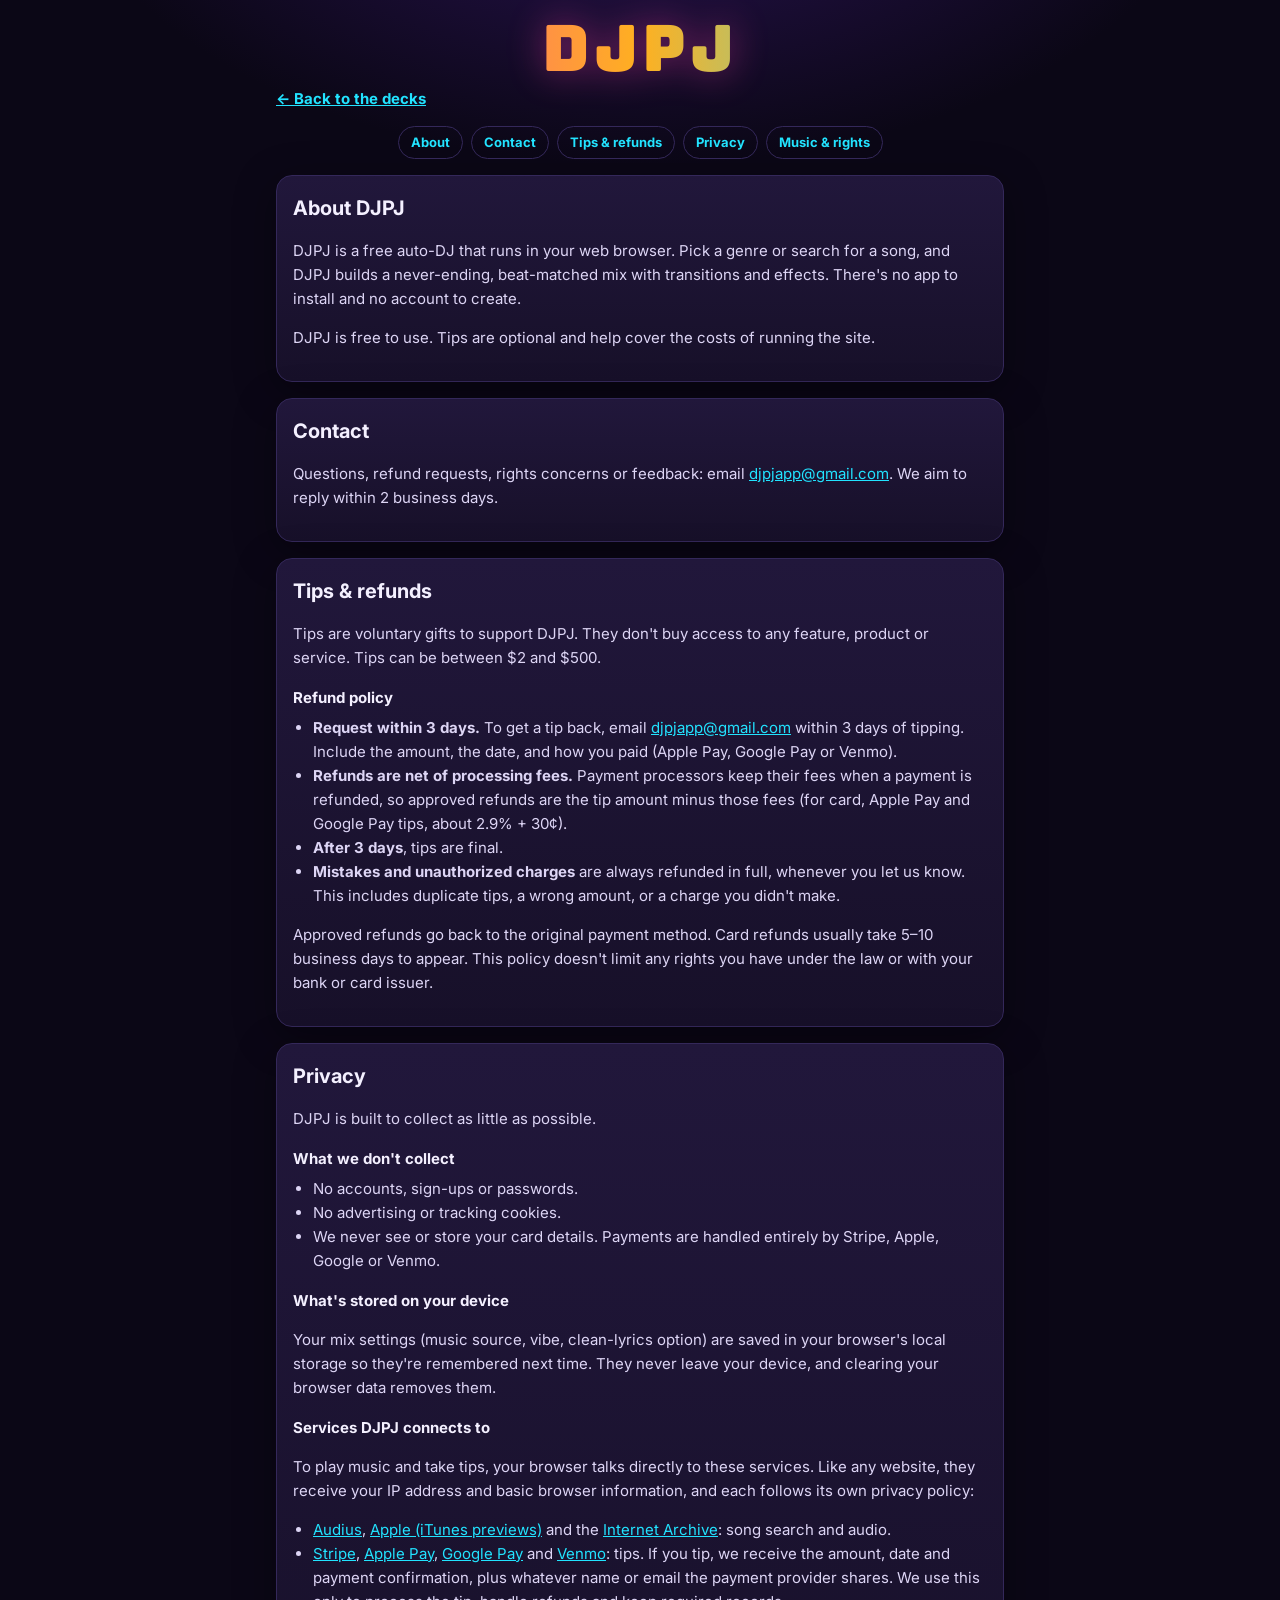
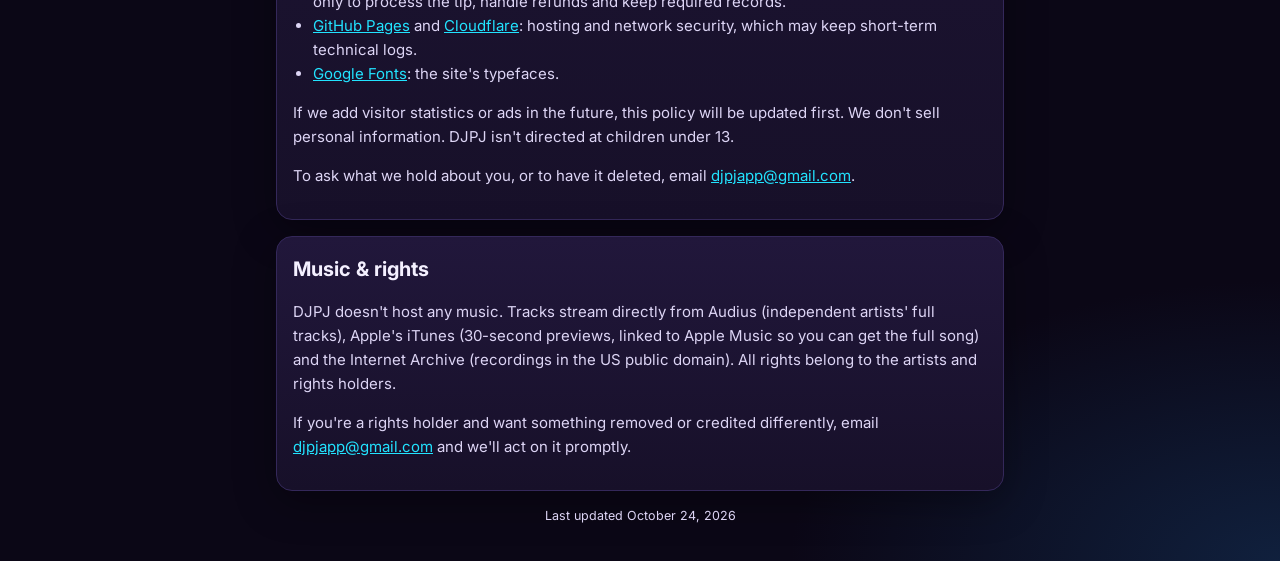
==== about.html @ e2a64477 "About / Contact / Privacy / Refunds page, refund note in tip pop-up, $2 minimum Co-Authored-By: Clau" ====
<!doctype html>
<html lang="en">
<head>
  <meta charset="utf-8">
  <meta name="viewport" content="width=device-width, initial-scale=1, viewport-fit=cover">
  <title>About DJPJ · Contact, Privacy &amp; Refunds</title>
  <meta name="description" content="About DJPJ, how to reach us, what we collect, and the tip refund policy.">
  <meta name="theme-color" content="#0b0716">
  <link rel="icon" href="favicon.svg" type="image/svg+xml">
  <link rel="preconnect" href="https://fonts.googleapis.com">
  <link rel="preconnect" href="https://fonts.gstatic.com" crossorigin>
  <link href="https://fonts.googleapis.com/css2?family=Bungee&family=Inter:wght@400;600;800&display=swap" rel="stylesheet">
  <link rel="stylesheet" href="css/styles.css">
  <style>
    .doc { max-width: 760px; margin: 0 auto; display: block; }
    .doc .logo { font-size: clamp(40px, 10vw, 64px); text-align: center; }
    .doc .back { display: inline-block; margin: 8px 0 16px; font-weight: 700; }
    .doc .panel { margin-bottom: 16px; line-height: 1.6; }
    .doc h2 { margin: 0 0 8px; font-size: 20px; }
    .doc h3 { margin: 16px 0 6px; font-size: 15px; }
    .doc p, .doc li { color: #ddd5f5; }
    .doc ul { padding-left: 20px; margin: 6px 0; }
    .doc .updated { text-align: center; }
    .doc nav.toc { display: flex; flex-wrap: wrap; gap: 8px; justify-content: center; margin-bottom: 16px; }
    .doc nav.toc a { padding: 6px 12px; border-radius: 99px; border: 1px solid var(--line); text-decoration: none; font-weight: 700; font-size: 13px; }
  </style>
</head>
<body>
  <div class="app doc">
    <h1 class="logo">DJPJ</h1>
    <a class="back" href="./">← Back to the decks</a>
    <nav class="toc" aria-label="On this page">
      <a href="#about">About</a><a href="#contact">Contact</a><a href="#refunds">Tips &amp; refunds</a>
      <a href="#privacy">Privacy</a><a href="#music">Music &amp; rights</a>
    </nav>

    <section id="about" class="panel">
      <h2>About DJPJ</h2>
      <p>DJPJ is a free auto-DJ that runs in your web browser. Pick a genre or search for a song, and DJPJ builds
        a never-ending, beat-matched mix with transitions and effects. There's no app to install and no account to create.</p>
      <p>DJPJ is free to use. Tips are optional and help cover the costs of running the site.</p>
    </section>

    <section id="contact" class="panel">
      <h2>Contact</h2>
      <p>Questions, refund requests, rights concerns or feedback: email
        <a href="mailto:djpjapp@gmail.com">djpjapp@gmail.com</a>. We aim to reply within 2 business days.</p>
    </section>

    <section id="refunds" class="panel">
      <h2>Tips &amp; refunds</h2>
      <p>Tips are voluntary gifts to support DJPJ. They don't buy access to any feature, product or service.
        Tips can be between $2 and $500.</p>
      <h3>Refund policy</h3>
      <ul>
        <li><strong>Request within 3 days.</strong> To get a tip back, email <a href="mailto:djpjapp@gmail.com">djpjapp@gmail.com</a>
          within 3 days of tipping. Include the amount, the date, and how you paid (Apple Pay, Google Pay or Venmo).</li>
        <li><strong>Refunds are net of processing fees.</strong> Payment processors keep their fees when a payment is refunded,
          so approved refunds are the tip amount minus those fees (for card, Apple Pay and Google Pay tips, about 2.9% + 30¢).</li>
        <li><strong>After 3 days</strong>, tips are final.</li>
        <li><strong>Mistakes and unauthorized charges</strong> are always refunded in full, whenever you let us know.
          This includes duplicate tips, a wrong amount, or a charge you didn't make.</li>
      </ul>
      <p>Approved refunds go back to the original payment method. Card refunds usually take 5–10 business days to appear.
        This policy doesn't limit any rights you have under the law or with your bank or card issuer.</p>
    </section>

    <section id="privacy" class="panel">
      <h2>Privacy</h2>
      <p>DJPJ is built to collect as little as possible.</p>
      <h3>What we don't collect</h3>
      <ul>
        <li>No accounts, sign-ups or passwords.</li>
        <li>No advertising or tracking cookies.</li>
        <li>We never see or store your card details. Payments are handled entirely by Stripe, Apple, Google or Venmo.</li>
      </ul>
      <h3>What's stored on your device</h3>
      <p>Your mix settings (music source, vibe, clean-lyrics option) are saved in your browser's local storage so they're
        remembered next time. They never leave your device, and clearing your browser data removes them.</p>
      <h3>Services DJPJ connects to</h3>
      <p>To play music and take tips, your browser talks directly to these services. Like any website, they receive your
        IP address and basic browser information, and each follows its own privacy policy:</p>
      <ul>
        <li><a href="https://audius.co/legal/privacy-policy" target="_blank" rel="noopener">Audius</a>,
          <a href="https://www.apple.com/legal/privacy/" target="_blank" rel="noopener">Apple (iTunes previews)</a> and the
          <a href="https://archive.org/about/terms.php" target="_blank" rel="noopener">Internet Archive</a>: song search and audio.</li>
        <li><a href="https://stripe.com/privacy" target="_blank" rel="noopener">Stripe</a>,
          <a href="https://www.apple.com/legal/privacy/" target="_blank" rel="noopener">Apple Pay</a>,
          <a href="https://policies.google.com/privacy" target="_blank" rel="noopener">Google Pay</a> and
          <a href="https://venmo.com/legal/us-privacy-policy/" target="_blank" rel="noopener">Venmo</a>: tips. If you tip, we receive
          the amount, date and payment confirmation, plus whatever name or email the payment provider shares. We use this only
          to process the tip, handle refunds and keep required records.</li>
        <li><a href="https://docs.github.com/site-policy/privacy-policies/github-general-privacy-statement" target="_blank" rel="noopener">GitHub Pages</a>
          and <a href="https://www.cloudflare.com/privacypolicy/" target="_blank" rel="noopener">Cloudflare</a>: hosting and network
          security, which may keep short-term technical logs.</li>
        <li><a href="https://policies.google.com/privacy" target="_blank" rel="noopener">Google Fonts</a>: the site's typefaces.</li>
      </ul>
      <p>If we add visitor statistics or ads in the future, this policy will be updated first.
        We don't sell personal information. DJPJ isn't directed at children under 13.</p>
      <p>To ask what we hold about you, or to have it deleted, email <a href="mailto:djpjapp@gmail.com">djpjapp@gmail.com</a>.</p>
    </section>

    <section id="music" class="panel">
      <h2>Music &amp; rights</h2>
      <p>DJPJ doesn't host any music. Tracks stream directly from Audius (independent artists' full tracks), Apple's iTunes
        (30-second previews, linked to Apple Music so you can get the full song) and the Internet Archive (recordings in the
        US public domain). All rights belong to the artists and rights holders.</p>
      <p>If you're a rights holder and want something removed or credited differently, email
        <a href="mailto:djpjapp@gmail.com">djpjapp@gmail.com</a> and we'll act on it promptly.</p>
    </section>

    <p class="updated small muted">Last updated October 24, 2026</p>
  </div>
</body>
</html>
---- css/styles.css ----
:root {
  --bg: #0b0716;
  --panel: #171029;
  --panel-2: #21173b;
  --line: #34285a;
  --text: #f4f0ff;
  --muted: #a99cc9;
  --pink: #ff3da8;
  --cyan: #22e3ff;
  --amber: #ffb020;
  --green: #3dffa0;
  --radius: 16px;
  --beat: 0.5s;
  color-scheme: dark;
}

* { box-sizing: border-box; }
html, body { margin: 0; }
body {
  min-height: 100vh;
  background:
    radial-gradient(900px 520px at 50% -8%, #2c1458 0%, transparent 65%),
    radial-gradient(700px 400px at 100% 100%, #10203d 0%, transparent 70%),
    var(--bg);
  color: var(--text);
  font: 15px/1.45 Inter, system-ui, -apple-system, "Segoe UI", Roboto, sans-serif;
  -webkit-tap-highlight-color: transparent;
}
a { color: var(--cyan); }
button { font: inherit; color: inherit; }
[hidden] { display: none !important; }
.small { font-size: 12.5px; }
.muted { color: var(--muted); }
.row { display: flex; align-items: center; }
.row.between { justify-content: space-between; }
.row.gap { gap: 12px; flex-wrap: wrap; justify-content: space-between; }

.app {
  max-width: 1180px;
  margin: 0 auto;
  padding: max(12px, env(safe-area-inset-top)) 16px max(24px, env(safe-area-inset-bottom));
}

/* ---------- hero ---------- */
.hero { text-align: center; }
.logo {
  margin: 4px 0 0;
  font-family: Bungee, Impact, sans-serif;
  font-weight: 400;
  font-size: clamp(48px, 12vw, 84px);
  letter-spacing: 4px;
  line-height: 1;
  background: linear-gradient(90deg, var(--pink), var(--amber) 50%, var(--cyan));
  -webkit-background-clip: text;
  background-clip: text;
  color: transparent;
  filter: drop-shadow(0 0 18px rgba(255, 61, 168, .45));
}
.tagline { margin: 0 0 8px; color: var(--muted); font-weight: 600; }
.booth-wrap { position: relative; max-width: 540px; margin: 0 auto; }
.booth { display: block; width: 100%; height: auto; position: relative; }
#viz { position: absolute; inset: auto 0 18% 0; width: 100%; height: 38%; opacity: .55; pointer-events: none; }

/* ---------- booth animation ---------- */
.booth .head, .booth .arm-up, .booth .arm-scratch, .booth .platter, .booth .note, .booth .beam {
  transform-box: fill-box;
}
.booth .platter { transform-origin: center; }
.booth .head { transform-origin: 50% 100%; }
.booth .arm-up { transform-origin: 0% 100%; }
.booth .arm-scratch { transform-origin: 100% 0%; }
.booth .beam-l { transform-origin: 20% 0%; }
.booth .beam-r { transform-origin: 80% 0%; }
.booth .note { opacity: 0; }
.booth .lights .beam { opacity: .35; }
.booth .deck-led { opacity: .25; }

.booth.playing .head { animation: bob var(--beat) ease-in-out infinite; }
.booth.playing .arm-up { animation: pump calc(var(--beat) * 2) ease-in-out infinite; }
.booth.playing .arm-scratch { animation: scratch calc(var(--beat) / 2) ease-in-out infinite alternate; }
.booth.playing .beam-l { animation: sway-l calc(var(--beat) * 8) ease-in-out infinite alternate; opacity: .8; }
.booth.playing .beam-r { animation: sway-r calc(var(--beat) * 8) ease-in-out infinite alternate; opacity: .8; }
.booth.playing .glow { animation: pulse var(--beat) ease-out infinite; }
.booth.playing .note { animation: float calc(var(--beat) * 6) linear infinite; }
.booth.playing .n2 { animation-delay: calc(var(--beat) * -1.5); }
.booth.playing .n3 { animation-delay: calc(var(--beat) * -3); }
.booth.playing .n4 { animation-delay: calc(var(--beat) * -4.5); }
.booth.playing .led { animation: pulse var(--beat) ease-out infinite; }
.booth.a-on .deck-a .platter, .booth.b-on .deck-b .platter { animation: spin 1.8s linear infinite; }
.booth.a-on .deck-a .deck-led, .booth.b-on .deck-b .deck-led { opacity: 1; }
.booth.paused * { animation-play-state: paused !important; }

@keyframes spin { to { transform: rotate(360deg); } }
@keyframes bob { 0%, 100% { transform: translateY(0) rotate(0); } 50% { transform: translateY(5px) rotate(-1.5deg); } }
@keyframes pump { 0%, 100% { transform: rotate(0); } 50% { transform: rotate(-9deg); } }
@keyframes scratch { from { transform: rotate(-4deg); } to { transform: rotate(4deg); } }
@keyframes sway-l { from { transform: rotate(-10deg); } to { transform: rotate(12deg); } }
@keyframes sway-r { from { transform: rotate(10deg); } to { transform: rotate(-12deg); } }
@keyframes pulse { 0% { opacity: 1; } 100% { opacity: .55; } }
@keyframes float {
  0% { opacity: 0; transform: translateY(20px); }
  20% { opacity: 1; }
  100% { opacity: 0; transform: translateY(-60px) rotate(15deg); }
}
@media (prefers-reduced-motion: reduce) {
  .booth * { animation: none !important; }
}

/* ---------- panels ---------- */
main { display: grid; grid-template-columns: minmax(0, 1fr); gap: 16px; min-width: 0; }
.panel {
  background: linear-gradient(180deg, var(--panel-2), var(--panel));
  border: 1px solid var(--line);
  border-radius: var(--radius);
  padding: 16px;
  box-shadow: 0 10px 40px rgba(0, 0, 0, .35);
}
.section-title { margin: 6px 0 12px; font-size: 18px; font-weight: 800; }
.sub-title { margin: 18px 0 8px; font-size: 13px; font-weight: 800; letter-spacing: .08em; text-transform: uppercase; color: var(--muted); }

.btn {
  display: inline-flex; align-items: center; justify-content: center; gap: 6px;
  min-height: 44px; padding: 0 16px;
  border-radius: 12px; border: 1px solid var(--line);
  background: #2a1f4a; cursor: pointer; font-weight: 700; text-decoration: none; color: var(--text);
  transition: transform .08s, background .15s, border-color .15s;
}
.btn:hover { border-color: #5b4a94; }
.btn:active { transform: scale(.97); }
.btn.primary { background: linear-gradient(90deg, var(--pink), #b23dff); border-color: transparent; }
.btn.ghost { background: transparent; }
.btn:disabled { opacity: .5; cursor: default; }

/* ---------- search ---------- */
.search { display: flex; gap: 8px; }
.search input {
  flex: 1; min-width: 0; min-height: 48px; padding: 0 14px;
  border-radius: 12px; border: 1px solid var(--line); background: #0f0a1d; color: var(--text);
  font-size: 16px; /* keeps iOS from zooming */
}
.search input:focus { outline: 2px solid var(--pink); outline-offset: 1px; }
.results { margin-top: 10px; display: grid; grid-template-columns: minmax(0, 1fr); gap: 6px; max-height: 420px; overflow: auto; }
.results .group { font-size: 12px; font-weight: 800; color: var(--muted); text-transform: uppercase; letter-spacing: .08em; margin: 8px 2px 2px; }
.result {
  display: flex; gap: 10px; align-items: center; width: 100%; text-align: left;
  padding: 8px; border-radius: 12px; border: 1px solid transparent; background: #120c22; cursor: pointer;
}
.result:hover, .result:focus-visible { border-color: var(--pink); }
.result img { width: 46px; height: 46px; border-radius: 8px; object-fit: cover; background: #2a1f4a; flex: none; }
.result .t { font-weight: 700; }
.result .a { color: var(--muted); font-size: 13px; }
.result .meta { min-width: 0; flex: 1; }
.result .meta > div { white-space: nowrap; overflow: hidden; text-overflow: ellipsis; }

/* ---------- genres ---------- */
.genre-grid { display: grid; grid-template-columns: repeat(auto-fill, minmax(150px, 1fr)); gap: 10px; }
.genre {
  --hue: 300;
  position: relative; text-align: left; cursor: pointer;
  padding: 14px 12px; min-height: 84px; border-radius: 14px;
  border: 1px solid hsl(var(--hue) 80% 60% / .45);
  background: linear-gradient(135deg, hsl(var(--hue) 70% 45% / .35), hsl(var(--hue) 70% 20% / .2));
  transition: transform .1s, box-shadow .2s;
}
.genre:hover { box-shadow: 0 0 0 2px hsl(var(--hue) 90% 60% / .7), 0 0 24px hsl(var(--hue) 90% 60% / .35); }
.genre:active { transform: scale(.97); }
.genre .icon { font-size: 22px; }
.genre .name { display: block; font-weight: 800; margin-top: 4px; }
.genre .sub { display: block; font-size: 12px; color: #d7cdf3; opacity: .85; }
.genre.active { box-shadow: 0 0 0 2px var(--amber), 0 0 24px rgba(255, 176, 32, .4); }

/* ---------- settings ---------- */
.settings { display: grid; gap: 12px; margin-top: 18px; padding-top: 14px; border-top: 1px dashed var(--line); }
.setting { display: grid; gap: 6px; }
.setting-label { font-size: 12px; font-weight: 800; letter-spacing: .08em; text-transform: uppercase; color: var(--muted); }
.seg { display: inline-flex; background: #0f0a1d; border: 1px solid var(--line); border-radius: 12px; padding: 3px; gap: 3px; }
.seg button {
  border: 0; background: transparent; border-radius: 9px; padding: 8px 12px; min-height: 38px;
  cursor: pointer; font-weight: 700; color: var(--muted);
}
.seg button small { display: block; font-weight: 600; font-size: 11px; opacity: .8; }
.seg button[aria-checked="true"] { background: linear-gradient(90deg, #ff3da8, #b23dff); color: #fff; }
.seg.wide { display: grid; grid-template-columns: 1fr 1fr; }
.check { display: flex; gap: 10px; align-items: center; cursor: pointer; }
.check input { width: 20px; height: 20px; accent-color: var(--pink); flex: none; }
.check small { color: var(--muted); }

/* ---------- player ---------- */
.now { display: flex; gap: 14px; align-items: center; }
.np-art { width: 96px; height: 96px; border-radius: 12px; object-fit: cover; background: #2a1f4a; flex: none; box-shadow: 0 0 0 2px #2c2250; }
.np-meta { min-width: 0; }
.np-label { font-size: 11px; font-weight: 800; letter-spacing: .12em; text-transform: uppercase; color: var(--pink); }
.np-title { font-size: 20px; font-weight: 800; line-height: 1.2; overflow-wrap: anywhere; }
.np-artist { color: var(--muted); font-weight: 600; }
.np-tags { display: flex; gap: 6px; flex-wrap: wrap; margin-top: 6px; }
.badge { font-size: 11px; font-weight: 800; padding: 3px 8px; border-radius: 99px; background: #3a2470; color: #fff; }
.badge.audius { background: #7e1bcc; }
.badge.itunes { background: #c2185b; }
.badge.archive { background: #8a5a00; }
.badge.ghost { background: transparent; border: 1px solid var(--line); color: var(--muted); }
.badge:empty { display: none; }
.progress { height: 6px; background: #0f0a1d; border-radius: 99px; overflow: hidden; margin: 14px 0 6px; }
.progress-bar { height: 100%; width: 0; background: linear-gradient(90deg, var(--pink), var(--cyan)); }
.status { margin-top: 10px; padding: 8px 12px; border-radius: 10px; background: #0f0a1d; color: var(--amber); font-weight: 700; font-size: 13.5px; min-height: 36px; }
.controls { display: grid; grid-template-columns: 1fr 1fr 1fr; gap: 8px; margin: 12px 0; }
.vol { display: flex; align-items: center; gap: 8px; flex: 1; min-width: 160px; }
.vol input { flex: 1; accent-color: var(--pink); }

.fx-pad { display: grid; grid-template-columns: repeat(4, 1fr); gap: 8px; }
.fx {
  min-height: 62px; border-radius: 12px; border: 1px solid var(--line); cursor: pointer;
  background: #120c22; display: grid; place-items: center; align-content: center; gap: 2px; padding: 6px 4px;
  font-size: 11.5px; font-weight: 800; letter-spacing: .02em;
  transition: transform .06s, box-shadow .15s, background .15s;
  touch-action: manipulation;
}
.fx .i { font-size: 20px; line-height: 1; }
.fx:active, .fx.flash { transform: scale(.95); background: #2b1a52; box-shadow: 0 0 18px rgba(255, 61, 168, .55); }
.fx[aria-pressed="true"] { border-color: var(--cyan); box-shadow: 0 0 0 1px var(--cyan), 0 0 16px rgba(34, 227, 255, .45); }

.lists { display: grid; gap: 4px 18px; }
.tracklist { margin: 0; padding-left: 22px; display: grid; gap: 4px; font-size: 13.5px; }
.tracklist li { color: var(--muted); }
.tracklist li b { color: var(--text); font-weight: 700; }
.tracklist .src { font-size: 10.5px; font-weight: 800; color: var(--amber); margin-left: 4px; }

.ad-slot { margin-top: 16px; min-height: 90px; display: grid; place-items: center; border-radius: 12px; }

.footer { text-align: center; color: var(--muted); font-size: 13px; padding: 20px 8px 0; }
.footer p { max-width: 720px; margin: 10px auto; }
.tip { background: var(--amber); color: #1b1100; border-color: transparent; }

/* ---------- tip pop-up ---------- */
.tip-inline { width: 100%; margin-top: 12px; }
.tip-dialog {
  width: min(420px, calc(100vw - 32px)); max-height: calc(100dvh - 32px); overflow: auto;
  padding: 20px; border-radius: 20px; border: 1px solid var(--line); color: var(--text);
  background: linear-gradient(180deg, var(--panel-2), var(--panel));
  box-shadow: 0 20px 80px rgba(0, 0, 0, .6);
}
.tip-dialog::backdrop { background: rgba(5, 2, 12, .7); backdrop-filter: blur(3px); }
.tip-close { position: absolute; top: 10px; right: 10px; margin: 0; }
.icon-btn { width: 40px; height: 40px; border-radius: 50%; border: 1px solid var(--line); background: #120c22; cursor: pointer; }
.tip-title { margin: 0 40px 4px 0; font-size: 22px; font-weight: 800; }
.tip-sub { margin: 0 0 14px; }
.tip-amounts { display: grid; grid-template-columns: repeat(4, 1fr); gap: 8px; }
.tip-amounts button {
  min-height: 48px; border-radius: 12px; border: 1px solid var(--line); background: #120c22;
  font-size: 17px; font-weight: 800; cursor: pointer;
}
.tip-amounts button[aria-checked="true"] { background: linear-gradient(90deg, var(--pink), #b23dff); border-color: transparent; }
.tip-custom { display: flex; align-items: center; gap: 6px; margin: 10px 0 16px; color: var(--muted); font-weight: 600; font-size: 14px; }
.tip-custom input {
  width: 96px; min-height: 40px; padding: 0 10px; border-radius: 10px; border: 1px solid var(--line);
  background: #0f0a1d; color: var(--text); font-size: 16px;
}
.tip-wallet { margin-bottom: 4px; }
.tip-or { display: flex; align-items: center; gap: 10px; color: var(--muted); font-size: 12px; margin: 14px 0; }
.tip-or::before, .tip-or::after { content: ""; flex: 1; height: 1px; background: var(--line); }
.btn.venmo { width: 100%; background: #008cff; border-color: transparent; font-size: 16px; }
.venmo-qr { display: grid; justify-items: center; gap: 4px; margin-top: 14px; text-align: center; }
.venmo-qr p { margin: 0; }
.qr { width: 168px; height: 168px; background: #fff; border-radius: 12px; padding: 8px; }
.qr svg { display: block; width: 100%; height: 100%; }
/* phones pay in the app; the QR code is for scanning from a computer screen */
@media (hover: none) and (pointer: coarse) { .venmo-qr { display: none; } }
.tip-fine { margin: 10px 0 0; text-align: center; line-height: 1.5; }
.tip-msg { min-height: 20px; margin: 12px 0 0; text-align: center; font-weight: 700; color: var(--amber); }

/* ---------- desktop: booth on the left, controls on the right ---------- */
@media (min-width: 960px) {
  .app { display: grid; grid-template-columns: minmax(0, 1.05fr) minmax(0, 1fr); gap: 0 28px; align-items: start; }
  .hero { position: sticky; top: 12px; }
  main { padding-top: 18px; }
  .footer { grid-column: 1 / -1; }
  .lists { grid-template-columns: 1fr 1fr; }
}
@media (max-width: 420px) {
  .np-art { width: 72px; height: 72px; }
  .np-title { font-size: 17px; }
  .controls .btn { padding: 0 8px; font-size: 13.5px; }
  .fx { min-height: 56px; font-size: 10.5px; }
  .seg button { padding: 8px 9px; }
}
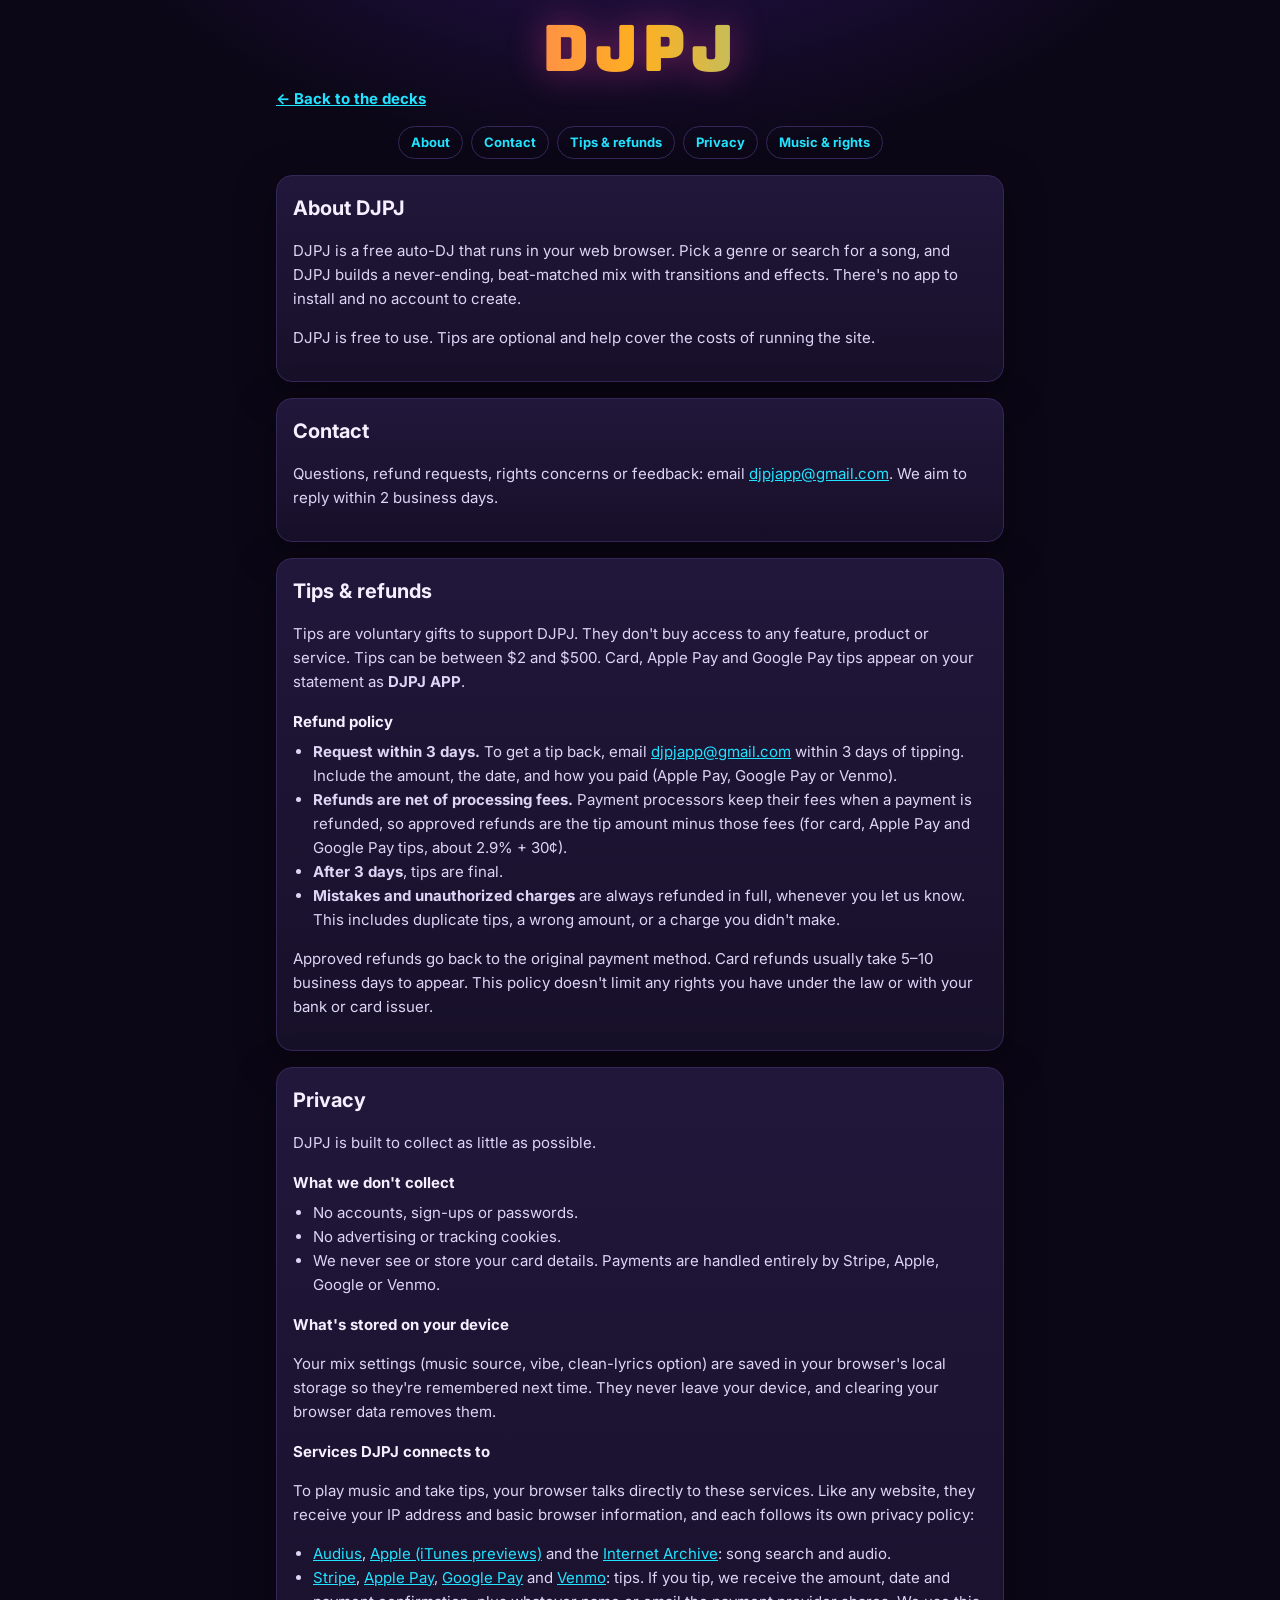
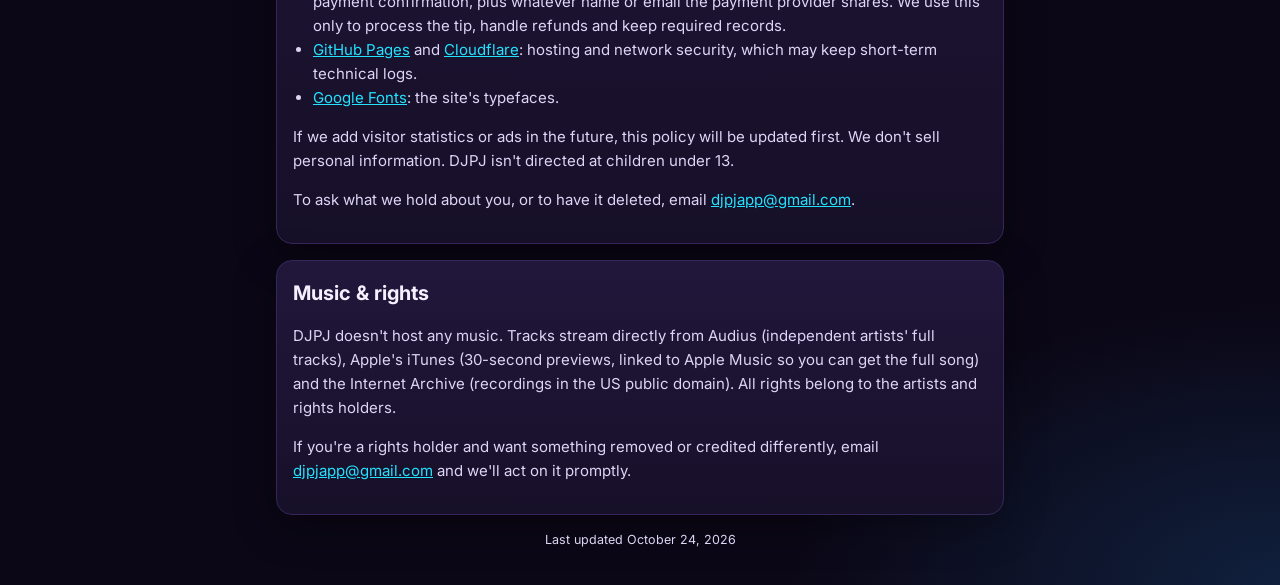
==== commit 5704c11c: "Note the DJPJ APP statement descriptor on the refunds page Co-Authored-By: Claude Opus 5.5 <noreply@" ====
--- a/about.html
+++ b/about.html
@@ -50,7 +50,8 @@
     <section id="refunds" class="panel">
       <h2>Tips &amp; refunds</h2>
       <p>Tips are voluntary gifts to support DJPJ. They don't buy access to any feature, product or service.
-        Tips can be between $2 and $500.</p>
+        Tips can be between $2 and $500. Card, Apple Pay and Google Pay tips appear on your statement as
+        <strong>DJPJ APP</strong>.</p>
       <h3>Refund policy</h3>
       <ul>
         <li><strong>Request within 3 days.</strong> To get a tip back, email <a href="mailto:djpjapp@gmail.com">djpjapp@gmail.com</a>
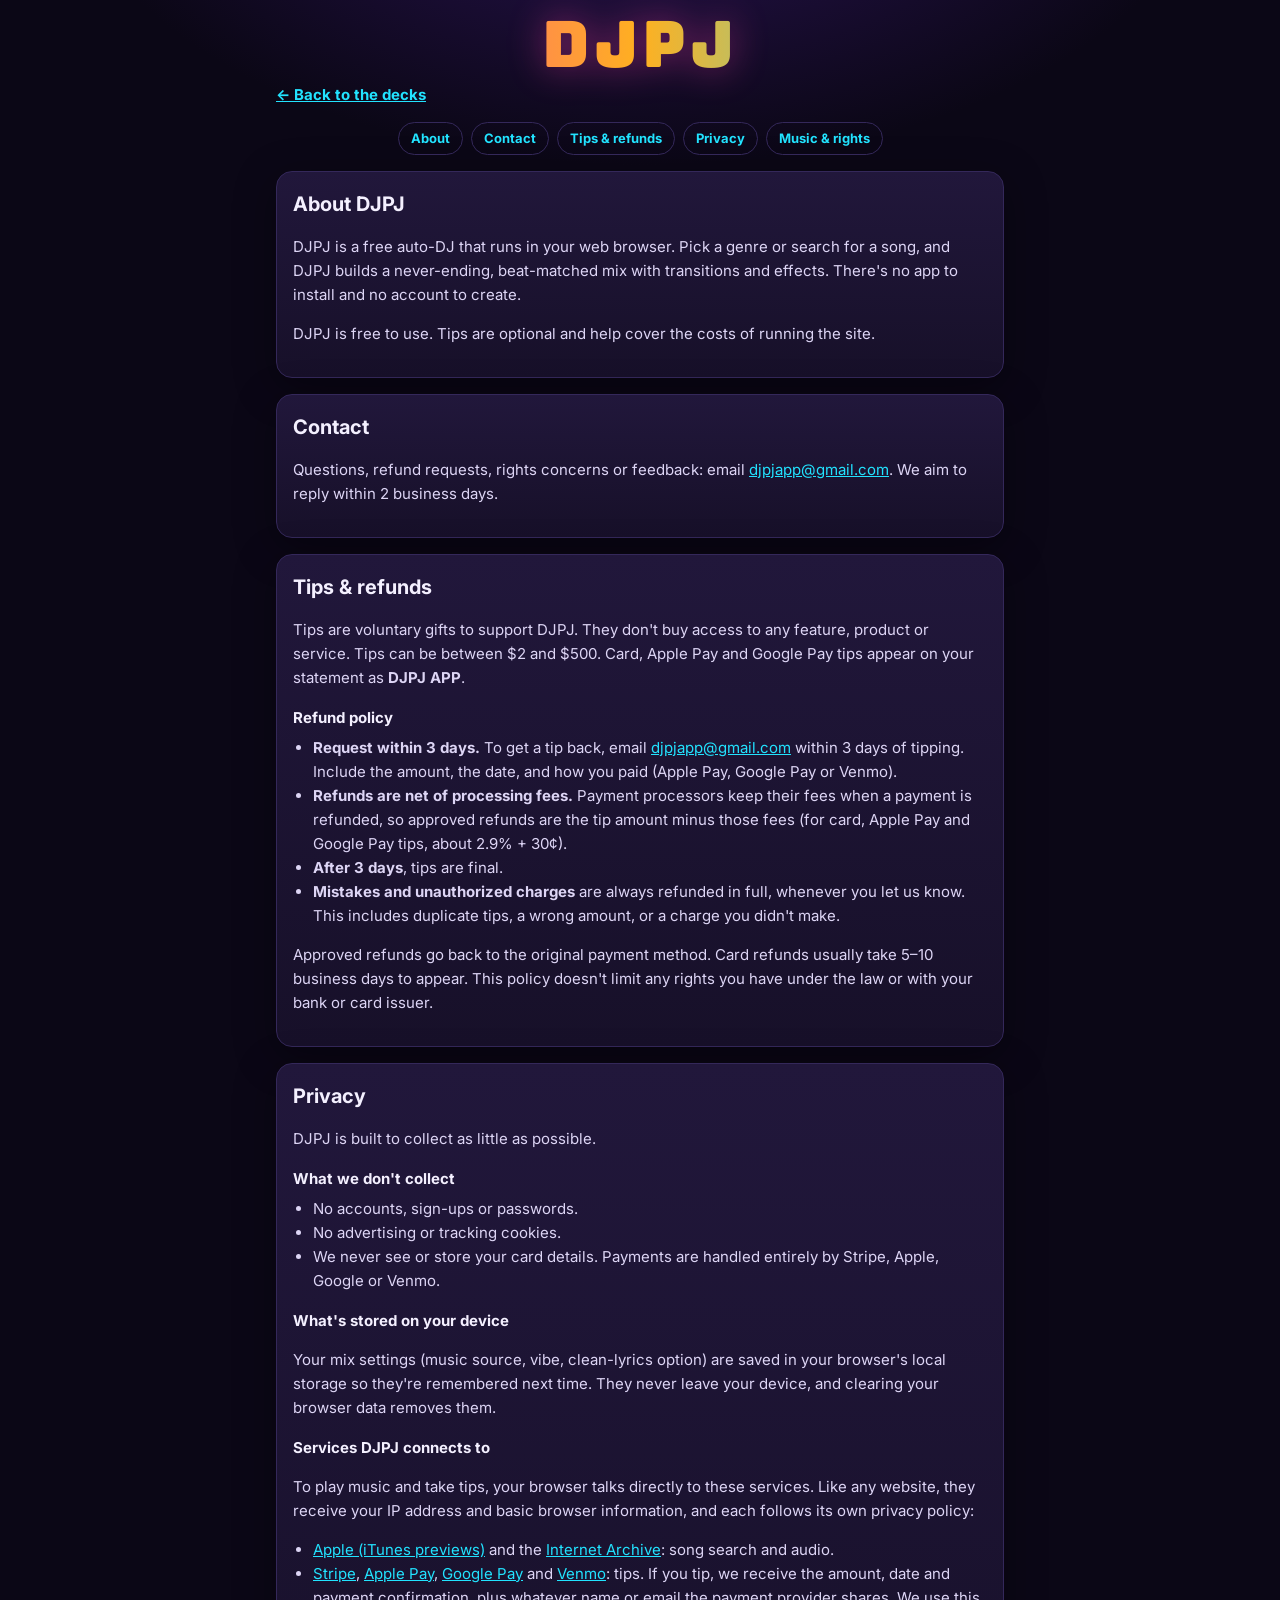
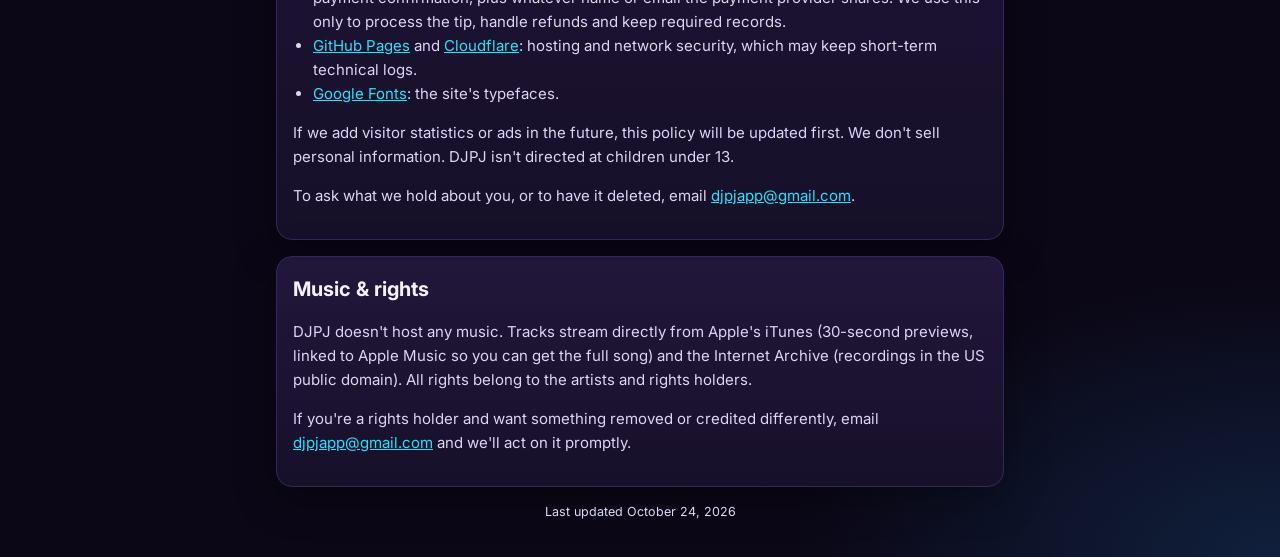
==== commit bfa9e752: "Play iTunes clean versions only, and drop Audius Audius uploaders almost never mark songs explicit, " ====
--- a/about.html
+++ b/about.html
@@ -82,8 +82,7 @@
       <p>To play music and take tips, your browser talks directly to these services. Like any website, they receive your
         IP address and basic browser information, and each follows its own privacy policy:</p>
       <ul>
-        <li><a href="https://audius.co/legal/privacy-policy" target="_blank" rel="noopener">Audius</a>,
-          <a href="https://www.apple.com/legal/privacy/" target="_blank" rel="noopener">Apple (iTunes previews)</a> and the
+        <li><a href="https://www.apple.com/legal/privacy/" target="_blank" rel="noopener">Apple (iTunes previews)</a> and the
           <a href="https://archive.org/about/terms.php" target="_blank" rel="noopener">Internet Archive</a>: song search and audio.</li>
         <li><a href="https://stripe.com/privacy" target="_blank" rel="noopener">Stripe</a>,
           <a href="https://www.apple.com/legal/privacy/" target="_blank" rel="noopener">Apple Pay</a>,
@@ -103,7 +102,7 @@
 
     <section id="music" class="panel">
       <h2>Music &amp; rights</h2>
-      <p>DJPJ doesn't host any music. Tracks stream directly from Audius (independent artists' full tracks), Apple's iTunes
+      <p>DJPJ doesn't host any music. Tracks stream directly from Apple's iTunes
         (30-second previews, linked to Apple Music so you can get the full song) and the Internet Archive (recordings in the
         US public domain). All rights belong to the artists and rights holders.</p>
       <p>If you're a rights holder and want something removed or credited differently, email
--- a/css/styles.css
+++ b/css/styles.css
@@ -11,6 +11,7 @@
   --green: #3dffa0;
   --radius: 16px;
   --beat: 0.5s;
+  --dock-h: 76px;
   color-scheme: dark;
 }
 
@@ -35,19 +36,33 @@
 .row.between { justify-content: space-between; }
 .row.gap { gap: 12px; flex-wrap: wrap; justify-content: space-between; }
 
+/* plain pages (about.html) */
 .app {
   max-width: 1180px;
   margin: 0 auto;
   padding: max(12px, env(safe-area-inset-top)) 16px max(24px, env(safe-area-inset-bottom));
 }
-
-/* ---------- hero ---------- */
-.hero { text-align: center; }
+.panel {
+  background: linear-gradient(180deg, var(--panel-2), var(--panel));
+  border: 1px solid var(--line);
+  border-radius: var(--radius);
+  padding: 16px;
+  box-shadow: 0 10px 40px rgba(0, 0, 0, .35);
+}
+
+/* ---------- stage: DJPJ fills the screen above the dock ---------- */
+.stage {
+  min-height: 100dvh;
+  display: grid; grid-template-rows: auto 1fr auto; justify-items: center;
+  padding: max(10px, env(safe-area-inset-top)) 16px calc(var(--dock-h) + 16px + env(safe-area-inset-bottom));
+  overflow-x: clip; /* the light beams spill past the booth; never let them scroll the page */
+}
+.topbar { width: 100%; display: flex; align-items: center; justify-content: center; min-height: 56px; }
 .logo {
-  margin: 4px 0 0;
+  margin: 0;
   font-family: Bungee, Impact, sans-serif;
   font-weight: 400;
-  font-size: clamp(48px, 12vw, 84px);
+  font-size: clamp(34px, 7vw, 56px);
   letter-spacing: 4px;
   line-height: 1;
   background: linear-gradient(90deg, var(--pink), var(--amber) 50%, var(--cyan));
@@ -56,10 +71,86 @@
   color: transparent;
   filter: drop-shadow(0 0 18px rgba(255, 61, 168, .45));
 }
-.tagline { margin: 0 0 8px; color: var(--muted); font-weight: 600; }
-.booth-wrap { position: relative; max-width: 540px; margin: 0 auto; }
-.booth { display: block; width: 100%; height: auto; position: relative; }
-#viz { position: absolute; inset: auto 0 18% 0; width: 100%; height: 38%; opacity: .55; pointer-events: none; }
+/* as big as the screen allows, keeping the booth's 480x420 shape plus room for the bubble */
+.booth-wrap {
+  position: relative; align-self: center;
+  width: min(100%, 860px, calc((100dvh - var(--dock-h) - 250px) * 480 / 420));
+  min-width: 280px; padding-top: 52px;
+}
+.booth { display: block; width: 100%; height: auto; position: relative; overflow: visible; }
+/* the lion watches over the booth, breathing with the beat */
+.lion {
+  position: absolute; left: 50%; top: 4px; width: 88%; height: auto; transform: translateX(-50%);
+  opacity: .3; pointer-events: none; user-select: none;
+  filter: drop-shadow(0 0 40px rgba(122, 44, 255, .6));
+}
+.stage:has(.booth.playing) .lion { animation: lion-breathe calc(var(--beat) * 2) ease-in-out infinite; }
+.stage:has(.booth.paused) .lion { animation-play-state: paused; }
+@keyframes lion-breathe { 0%, 100% { transform: translateX(-50%) scale(1); opacity: .28; } 50% { transform: translateX(-50%) scale(1.025); opacity: .36; } }
+
+/* emotes float up from DJPJ's head */
+.emotes { position: absolute; inset: 0; pointer-events: none; z-index: 2; overflow: visible; }
+.emote {
+  position: absolute; font-size: clamp(26px, 4.4vw, 40px); line-height: 1;
+  animation: emote-up 1.9s ease-out forwards; filter: drop-shadow(0 4px 10px rgba(0, 0, 0, .5));
+}
+.emote.word {
+  font: 400 clamp(15px, 2.4vw, 22px) Bungee, Impact, sans-serif; letter-spacing: 1px; white-space: nowrap;
+  background: linear-gradient(90deg, var(--pink), var(--amber)); -webkit-background-clip: text; background-clip: text; color: transparent;
+}
+@keyframes emote-up {
+  0% { opacity: 0; transform: translate(-50%, 10px) scale(.4) rotate(var(--tilt, 0deg)); }
+  15% { opacity: 1; transform: translate(-50%, 0) scale(1.2) rotate(var(--tilt, 0deg)); }
+  100% { opacity: 0; transform: translate(calc(-50% + var(--drift, 0px)), -110px) scale(1) rotate(calc(var(--tilt, 0deg) * -1)); }
+}
+#viz { position: absolute; inset: auto 0 18% 0; width: 100%; height: 34%; opacity: .55; pointer-events: none; }
+
+/* fog machine: soft puffs drifting across the floor of the booth */
+.smoke { position: absolute; left: -15%; right: -15%; bottom: 0; height: 62%; pointer-events: none; opacity: 0; transition: opacity 1.5s; }
+.stage.smoke-on .smoke { opacity: 1; }
+.smoke i {
+  position: absolute; bottom: -10%; width: 55%; aspect-ratio: 1.6; border-radius: 50%;
+  background: radial-gradient(closest-side, rgba(225, 215, 255, .5), rgba(200, 185, 255, .18) 55%, transparent);
+  filter: blur(6px); animation: smoke 16s linear infinite;
+}
+.smoke i:nth-child(1) { left: -10%; animation-delay: 0s; }
+.smoke i:nth-child(2) { left: 20%; animation-delay: -5s; animation-duration: 19s; }
+.smoke i:nth-child(3) { left: 45%; animation-delay: -10s; }
+.smoke i:nth-child(4) { left: 65%; animation-delay: -3s; animation-duration: 21s; animation-direction: reverse; }
+.smoke i:nth-child(5) { left: 5%; animation-delay: -12s; animation-duration: 23s; animation-direction: reverse; }
+.smoke i:nth-child(6) { left: 35%; animation-delay: -8s; animation-duration: 18s; }
+@keyframes smoke {
+  0% { transform: translate(-12%, 10%) scale(.7); opacity: 0; }
+  20% { opacity: 1; }
+  70% { opacity: .8; }
+  100% { transform: translate(18%, -55%) scale(1.5); opacity: 0; }
+}
+
+/* strobe: a white flash on the beat, driven from app.js so it locks to the music */
+.strobe {
+  position: absolute; inset: -10% -25% 0; pointer-events: none; opacity: 0;
+  background: radial-gradient(ellipse at 50% 35%, rgba(255, 255, 255, .95), rgba(230, 240, 255, .5) 40%, transparent 70%);
+  mix-blend-mode: screen;
+}
+
+/* DJPJ's speech bubble: the status line, so tricks and effects read as part of the show */
+.bubble {
+  position: absolute; top: 0; left: 50%; transform: translateX(-50%); z-index: 1;
+  max-width: min(92%, 520px); width: max-content;
+  padding: 9px 16px; border-radius: 18px;
+  background: #fff; color: #1a1030; font-weight: 800; font-size: 14.5px; line-height: 1.3; text-align: center;
+  box-shadow: 0 6px 24px rgba(0, 0, 0, .4), 0 0 0 3px rgba(255, 61, 168, .5);
+}
+.bubble::after {
+  content: ""; position: absolute; left: 50%; bottom: -9px; margin-left: -9px;
+  border: 9px solid transparent; border-bottom: 0; border-top-color: #fff;
+}
+.bubble.pop { animation: pop .35s ease-out; }
+@keyframes pop {
+  0% { transform: translateX(-50%) scale(.85); }
+  60% { transform: translateX(-50%) scale(1.05); }
+  100% { transform: translateX(-50%) scale(1); }
+}
 
 /* ---------- booth animation ---------- */
 .booth .head, .booth .arm-up, .booth .arm-scratch, .booth .platter, .booth .note, .booth .beam {
@@ -69,8 +160,8 @@
 .booth .head { transform-origin: 50% 100%; }
 .booth .arm-up { transform-origin: 0% 100%; }
 .booth .arm-scratch { transform-origin: 100% 0%; }
-.booth .beam-l { transform-origin: 20% 0%; }
-.booth .beam-r { transform-origin: 80% 0%; }
+.booth .beam-l { transform-origin: 84% 0%; }
+.booth .beam-r { transform-origin: 16% 0%; }
 .booth .note { opacity: 0; }
 .booth .lights .beam { opacity: .35; }
 .booth .deck-led { opacity: .25; }
@@ -90,12 +181,115 @@
 .booth.a-on .deck-a .deck-led, .booth.b-on .deck-b .deck-led { opacity: 1; }
 .booth.paused * { animation-play-state: paused !important; }
 
+/* his whole body grooves behind the table; the scratching arm and legs move with him */
+.booth .dj, .booth .arm-scratch-body, .booth .legs { transform-box: view-box; transform-origin: 240px 400px; }
+.booth.playing .dj, .booth.playing .arm-scratch-body { animation: groove calc(var(--beat) * 2) ease-in-out infinite; }
+.booth.playing .legs { animation: groove-legs calc(var(--beat) * 2) ease-in-out infinite; }
+@keyframes groove {
+  0%, 100% { transform: translate(-4px, 0); }
+  25%, 75% { transform: translate(0, 3px); }
+  50% { transform: translate(4px, 0); }
+}
+@keyframes groove-legs { 0%, 100% { transform: translateX(-2px); } 50% { transform: translateX(2px); } }
+
+/* moves (app.js adds one for a few bars) */
+.booth.playing.move-hype .dj, .booth.playing.move-hype .arm-scratch-body { animation: jump var(--beat) cubic-bezier(.3, 0, .4, 1) infinite; }
+.booth.playing.move-hype .arm-up { animation: pump-big calc(var(--beat) / 1) ease-in-out infinite; }
+@keyframes jump { 0%, 100% { transform: translateY(2px); } 35% { transform: translateY(-11px); } }
+@keyframes pump-big { 0%, 100% { transform: rotate(-6deg); } 50% { transform: rotate(-22deg) translateY(-6px); } }
+
+.booth.playing.move-lean .dj, .booth.playing.move-lean .arm-scratch-body { animation: lean calc(var(--beat) * 2) ease-in-out infinite; }
+.booth.playing.move-lean .arm-scratch { animation-duration: calc(var(--beat) / 4); }
+@keyframes lean { 0%, 100% { transform: translate(-12px, 7px) rotate(-3deg); } 50% { transform: translate(-9px, 10px) rotate(-2deg); } }
+
+.booth.playing.move-headbang .head { animation: headbang var(--beat) cubic-bezier(.5, 0, .5, 1) infinite; }
+@keyframes headbang { 0%, 100% { transform: translateY(0) rotate(0); } 40% { transform: translateY(10px) rotate(5deg); } }
+
+.booth.playing.move-wave .arm-up { animation: wave calc(var(--beat) * 2) ease-in-out infinite; }
+@keyframes wave { 0%, 100% { transform: rotate(-26deg); } 50% { transform: rotate(18deg); } }
+
+.booth.playing.move-point .arm-up { animation: point calc(var(--beat) * 2) ease-in-out infinite; }
+@keyframes point { 0%, 100% { transform: rotate(48deg); } 50% { transform: rotate(42deg) translateX(3px); } }
+
+.booth.playing.move-sway .dj, .booth.playing.move-sway .arm-scratch-body { animation: sway calc(var(--beat) * 4) ease-in-out infinite; }
+@keyframes sway {
+  0%, 100% { transform: translate(-11px, 0) rotate(-2.5deg); }
+  25%, 75% { transform: translate(0, 4px) rotate(0); }
+  50% { transform: translate(11px, 0) rotate(2.5deg); }
+}
+
+/* ---------- dance moves (the Dance moves pads): big, whole-body, a few bars each ----------
+   They work with or without a set playing, and win over the smaller cue moves above. */
+.booth[class*="dance-"] .dj, .booth[class*="dance-"] .arm-scratch-body, .booth[class*="dance-"] .legs { will-change: transform; }
+
+/* spin: a full turn, faked by flipping him through his own width */
+.booth.dance-spin .dj, .booth.dance-spin .arm-scratch-body, .booth.dance-spin .legs { animation: d-spin calc(var(--beat) * 2) ease-in-out infinite; }
+@keyframes d-spin { 0%, 100% { transform: scaleX(1); } 25% { transform: scaleX(.06); } 50% { transform: scaleX(-1); } 75% { transform: scaleX(.06); } }
+
+/* jump: up off the floor every two beats, with a squat to load it */
+.booth.dance-jump .dj, .booth.dance-jump .arm-scratch-body, .booth.dance-jump .legs { animation: d-jump calc(var(--beat) * 2) cubic-bezier(.3, 0, .3, 1) infinite; }
+.booth.dance-jump .arm-up { animation: pump-big var(--beat) ease-in-out infinite; }
+@keyframes d-jump { 0%, 100% { transform: translateY(0) scaleY(1); } 12% { transform: translateY(5px) scaleY(.96); } 45% { transform: translateY(-38px) scaleY(1.02); } 70% { transform: translateY(0) scaleY(1); } }
+
+/* floss: arm swings one way, hips the other, every beat */
+.booth.dance-floss .arm-up { animation: d-floss-arm var(--beat) ease-in-out infinite alternate; }
+.booth.dance-floss .dj, .booth.dance-floss .arm-scratch-body, .booth.dance-floss .legs { animation: d-floss-hips var(--beat) ease-in-out infinite alternate; }
+@keyframes d-floss-arm { from { transform: rotate(-45deg); } to { transform: rotate(55deg); } }
+@keyframes d-floss-hips { from { transform: translateX(12px) rotate(1.5deg); } to { transform: translateX(-12px) rotate(-1.5deg); } }
+
+/* dab: snap into it, hold, come back up */
+.booth.dance-dab .arm-up { animation: d-dab-arm calc(var(--beat) * 4) ease-in-out infinite; }
+.booth.dance-dab .head { animation: d-dab-head calc(var(--beat) * 4) ease-in-out infinite; }
+.booth.dance-dab .dj, .booth.dance-dab .arm-scratch-body { animation: d-dab-body calc(var(--beat) * 4) ease-in-out infinite; }
+@keyframes d-dab-arm { 0%, 100% { transform: rotate(0); } 12%, 70% { transform: rotate(68deg); } }
+@keyframes d-dab-head { 0%, 100% { transform: none; } 12%, 70% { transform: translate(-8px, 12px) rotate(-20deg); } }
+@keyframes d-dab-body { 0%, 100% { transform: none; } 12%, 70% { transform: translate(-6px, 6px) rotate(-5deg); } }
+
+/* raise the roof: push the ceiling up on every beat */
+.booth.dance-roof .arm-up { animation: d-roof var(--beat) cubic-bezier(.4, 0, .2, 1) infinite; }
+.booth.dance-roof .dj, .booth.dance-roof .arm-scratch-body { animation: jump var(--beat) cubic-bezier(.3, 0, .4, 1) infinite; }
+@keyframes d-roof { 0%, 100% { transform: translateY(8px) rotate(4deg); } 40% { transform: translateY(-22px) rotate(-8deg); } }
+
+/* shuffle: quick side steps with a hop between */
+.booth.dance-shuffle .dj, .booth.dance-shuffle .arm-scratch-body, .booth.dance-shuffle .legs { animation: d-shuffle calc(var(--beat) * 2) linear infinite; }
+@keyframes d-shuffle {
+  0%, 100% { transform: translate(-20px, 0); }
+  25% { transform: translate(0, -9px); }
+  50% { transform: translate(20px, 0); }
+  75% { transform: translate(0, -9px); }
+}
+
+/* body roll: a wave down through the shoulders and hips */
+.booth.dance-roll .dj, .booth.dance-roll .arm-scratch-body { animation: d-roll calc(var(--beat) * 2) ease-in-out infinite; }
+.booth.dance-roll .head { animation: d-roll-head calc(var(--beat) * 2) ease-in-out infinite; }
+@keyframes d-roll {
+  0%, 100% { transform: translateY(0) skewX(0); }
+  25% { transform: translate(-6px, 6px) skewX(9deg) rotate(2deg); }
+  50% { transform: translateY(-4px) skewX(0); }
+  75% { transform: translate(6px, 6px) skewX(-9deg) rotate(-2deg); }
+}
+@keyframes d-roll-head { 0%, 100% { transform: none; } 25% { transform: translateX(8px) rotate(-6deg); } 75% { transform: translateX(-8px) rotate(6deg); } }
+
+/* disco: Saturday-night point, up to the sky then down across the floor */
+.booth.dance-disco .arm-up { animation: d-disco calc(var(--beat) * 2) cubic-bezier(.7, 0, .3, 1) infinite; }
+.booth.dance-disco .dj, .booth.dance-disco .arm-scratch-body { animation: d-disco-hips calc(var(--beat) * 2) cubic-bezier(.7, 0, .3, 1) infinite; }
+@keyframes d-disco { 0%, 100% { transform: rotate(-24deg); } 50% { transform: rotate(118deg); } }
+@keyframes d-disco-hips { 0%, 100% { transform: translateX(8px) rotate(2deg); } 50% { transform: translate(-8px, 5px) rotate(-3deg); } }
+
+/* faces */
+.booth .mouth-open { display: none; }
+.booth.face-shout .mouth-grin { display: none; }
+.booth.face-shout .mouth-open { display: inline; }
+.booth .brows { transition: transform .15s; }
+.booth.face-surprise .brows { transform: translateY(-5px); }
+.booth.face-shout .brows { transform: translateY(-3px); }
+
 @keyframes spin { to { transform: rotate(360deg); } }
 @keyframes bob { 0%, 100% { transform: translateY(0) rotate(0); } 50% { transform: translateY(5px) rotate(-1.5deg); } }
 @keyframes pump { 0%, 100% { transform: rotate(0); } 50% { transform: rotate(-9deg); } }
 @keyframes scratch { from { transform: rotate(-4deg); } to { transform: rotate(4deg); } }
-@keyframes sway-l { from { transform: rotate(-10deg); } to { transform: rotate(12deg); } }
-@keyframes sway-r { from { transform: rotate(10deg); } to { transform: rotate(-12deg); } }
+@keyframes sway-l { from { transform: rotate(-3deg); } to { transform: rotate(9deg); } }
+@keyframes sway-r { from { transform: rotate(3deg); } to { transform: rotate(-9deg); } }
 @keyframes pulse { 0% { opacity: 1; } 100% { opacity: .55; } }
 @keyframes float {
   0% { opacity: 0; transform: translateY(20px); }
@@ -103,19 +297,11 @@
   100% { opacity: 0; transform: translateY(-60px) rotate(15deg); }
 }
 @media (prefers-reduced-motion: reduce) {
-  .booth * { animation: none !important; }
+  .booth *, .bubble, .ticker span, .tip-jar, .tip-jar *, .lion, .smoke i { animation: none !important; }
+  .emote { animation-duration: .01s !important; }
 }
 
 /* ---------- panels ---------- */
-main { display: grid; grid-template-columns: minmax(0, 1fr); gap: 16px; min-width: 0; }
-.panel {
-  background: linear-gradient(180deg, var(--panel-2), var(--panel));
-  border: 1px solid var(--line);
-  border-radius: var(--radius);
-  padding: 16px;
-  box-shadow: 0 10px 40px rgba(0, 0, 0, .35);
-}
-.section-title { margin: 6px 0 12px; font-size: 18px; font-weight: 800; }
 .sub-title { margin: 18px 0 8px; font-size: 13px; font-weight: 800; letter-spacing: .08em; text-transform: uppercase; color: var(--muted); }
 
 .btn {
@@ -185,26 +371,102 @@
 .check input { width: 20px; height: 20px; accent-color: var(--pink); flex: none; }
 .check small { color: var(--muted); }
 
-/* ---------- player ---------- */
-.now { display: flex; gap: 14px; align-items: center; }
-.np-art { width: 96px; height: 96px; border-radius: 12px; object-fit: cover; background: #2a1f4a; flex: none; box-shadow: 0 0 0 2px #2c2250; }
+/* ---------- tip jar: front and center under the booth ---------- */
+.tip-jar {
+  display: inline-flex; align-items: center; gap: 12px; margin-top: 6px;
+  padding: 6px 24px 6px 8px; border-radius: 99px; cursor: pointer; text-align: left;
+  border: 2px solid #ffd34d; background: linear-gradient(180deg, #ffc23d, #ff9f0a); color: #1b1100;
+  box-shadow: 0 0 0 4px rgba(255, 176, 32, .18), 0 10px 34px rgba(255, 176, 32, .35);
+  transition: transform .12s, box-shadow .2s;
+}
+.tip-jar svg { width: 62px; height: 62px; flex: none; transform-origin: 50% 90%; }
+.tip-jar-text { display: grid; line-height: 1.15; }
+.tip-jar-text b { font: 400 20px Bungee, Impact, sans-serif; letter-spacing: 1px; }
+.tip-jar-text small { font-size: 12.5px; font-weight: 700; opacity: .8; }
+.tip-jar:hover { transform: translateY(-2px); box-shadow: 0 0 0 6px rgba(255, 176, 32, .25), 0 14px 40px rgba(255, 176, 32, .5); }
+.tip-jar:active { transform: scale(.97); }
+.stage:has(.booth.playing) .tip-jar svg { animation: jar-bob calc(var(--beat) * 2) ease-in-out infinite; }
+.stage:has(.booth.paused) .tip-jar svg { animation-play-state: paused; }
+@keyframes jar-bob { 0%, 100% { transform: rotate(-5deg); } 50% { transform: rotate(5deg) translateY(-2px); } }
+.tip-jar.jingle svg { animation: jingle .6s ease-in-out; }
+@keyframes jingle { 0%, 100% { transform: rotate(0); } 25% { transform: rotate(-16deg); } 50% { transform: rotate(12deg); } 75% { transform: rotate(-6deg); } }
+
+/* ---------- dock ---------- */
+.dock {
+  position: fixed; z-index: 40; left: 0; right: 0; bottom: 0;
+  display: grid; grid-template-columns: auto minmax(0, 1fr) auto; gap: 10px; align-items: center;
+  min-height: var(--dock-h);
+  padding: 10px max(12px, env(safe-area-inset-right)) max(10px, env(safe-area-inset-bottom)) max(12px, env(safe-area-inset-left));
+  background: rgba(15, 10, 29, .92); border-top: 1px solid var(--line);
+  backdrop-filter: blur(10px); -webkit-backdrop-filter: blur(10px);
+}
+.dock-badge {
+  display: flex; align-items: center; gap: 8px; min-height: 52px; padding: 6px 14px 6px 10px;
+  border-radius: 99px; border: 1px solid var(--line); background: #21173b; cursor: pointer; text-align: left;
+}
+.dock-badge .i { font-size: 24px; line-height: 1; }
+.dock-badge .txt { display: grid; min-width: 0; }
+.dock-badge .lbl { font-weight: 800; font-size: 14px; }
+.dock-badge .sub { font-size: 11.5px; color: var(--muted); white-space: nowrap; overflow: hidden; text-overflow: ellipsis; max-width: 150px; }
+.dock-badge[aria-expanded="true"] { border-color: var(--pink); box-shadow: 0 0 0 1px var(--pink), 0 0 18px rgba(255, 61, 168, .4); }
+.dock-badge.right { flex-direction: row-reverse; padding: 6px 10px 6px 14px; text-align: right; }
+
+.now-bar { display: flex; align-items: center; gap: 10px; min-width: 0; max-width: 720px; width: 100%; justify-self: center; }
+.np-art { width: 44px; height: 44px; border-radius: 8px; object-fit: cover; background: #2a1f4a; flex: none; }
+.np-art:not([src]) { visibility: hidden; }
+.np-text { flex: 1; min-width: 0; }
+.np-time { font-size: 12px; color: var(--muted); font-variant-numeric: tabular-nums; white-space: nowrap; }
+.ticker { overflow: hidden; white-space: nowrap; font-weight: 700; font-size: 14px; }
+.ticker span { display: inline-block; }
+/* long titles scroll; app.js doubles the text so the loop is seamless */
+.ticker.scroll span { animation: ticker var(--ticker-dur, 14s) linear infinite; }
+@keyframes ticker { to { transform: translateX(-50%); } }
+.progress { height: 5px; background: #2a1f4a; border-radius: 99px; overflow: hidden; margin-top: 6px; }
+.progress-bar { height: 100%; width: 0; background: linear-gradient(90deg, var(--pink), var(--cyan)); }
+.icon-btn:disabled { opacity: .4; cursor: default; }
+.now-bar .icon-btn { flex: none; font-size: 16px; }
+
+/* ---------- sheets that open from the dock badges ---------- */
+.sheet {
+  position: fixed; z-index: 45; bottom: calc(var(--dock-h) + 10px + env(safe-area-inset-bottom));
+  width: min(440px, calc(100vw - 24px)); max-height: calc(100dvh - var(--dock-h) - 96px); overflow: auto;
+  padding: 0 16px 18px; border-radius: 20px; border: 1px solid var(--line);
+  background: linear-gradient(180deg, var(--panel-2), var(--panel));
+  box-shadow: 0 20px 70px rgba(0, 0, 0, .6);
+  overscroll-behavior: contain;
+  animation: sheet-in .18s ease-out;
+}
+.sheet.left { left: 12px; }
+.sheet.right { right: 12px; }
+@keyframes sheet-in { from { opacity: 0; transform: translateY(12px); } }
+.sheet-head {
+  display: flex; align-items: center; justify-content: space-between;
+  position: sticky; top: 0; z-index: 1; margin: 0 -16px 4px; padding: 12px 16px 8px; background: var(--panel-2);
+}
+.sheet-title { margin: 0; font-size: 18px; font-weight: 800; }
+
+.now { display: grid; gap: 6px; padding-bottom: 14px; margin-bottom: 4px; border-bottom: 1px dashed var(--line); }
 .np-meta { min-width: 0; }
 .np-label { font-size: 11px; font-weight: 800; letter-spacing: .12em; text-transform: uppercase; color: var(--pink); }
-.np-title { font-size: 20px; font-weight: 800; line-height: 1.2; overflow-wrap: anywhere; }
+.np-title { font-size: 19px; font-weight: 800; line-height: 1.2; overflow-wrap: anywhere; }
 .np-artist { color: var(--muted); font-weight: 600; }
-.np-tags { display: flex; gap: 6px; flex-wrap: wrap; margin-top: 6px; }
+.np-tags { display: flex; gap: 6px; flex-wrap: wrap; margin: 6px 0; }
 .badge { font-size: 11px; font-weight: 800; padding: 3px 8px; border-radius: 99px; background: #3a2470; color: #fff; }
 .badge.audius { background: #7e1bcc; }
 .badge.itunes { background: #c2185b; }
 .badge.archive { background: #8a5a00; }
 .badge.ghost { background: transparent; border: 1px solid var(--line); color: var(--muted); }
 .badge:empty { display: none; }
-.progress { height: 6px; background: #0f0a1d; border-radius: 99px; overflow: hidden; margin: 14px 0 6px; }
-.progress-bar { height: 100%; width: 0; background: linear-gradient(90deg, var(--pink), var(--cyan)); }
-.status { margin-top: 10px; padding: 8px 12px; border-radius: 10px; background: #0f0a1d; color: var(--amber); font-weight: 700; font-size: 13.5px; min-height: 36px; }
-.controls { display: grid; grid-template-columns: 1fr 1fr 1fr; gap: 8px; margin: 12px 0; }
-.vol { display: flex; align-items: center; gap: 8px; flex: 1; min-width: 160px; }
+.end-set { margin-top: 10px; }
+.vol { display: flex; align-items: center; gap: 8px; margin: 14px 0 4px; }
 .vol input { flex: 1; accent-color: var(--pink); }
+.fx-hint { margin: 10px 0 8px; }
+.booth-toggles { display: grid; grid-template-columns: 1fr 1fr; gap: 8px; }
+.dance-pad { display: grid; grid-template-columns: repeat(4, 1fr); gap: 8px; }
+.dance-pad .fx[aria-pressed="true"] { border-color: var(--amber); box-shadow: 0 0 0 1px var(--amber), 0 0 16px rgba(255, 176, 32, .45); }
+.booth-note { margin: 2px 0 0; }
+.credits { margin-top: 18px; border-top: 1px dashed var(--line); padding-top: 6px; }
+.credits p { margin: 8px 0; }
 
 .fx-pad { display: grid; grid-template-columns: repeat(4, 1fr); gap: 8px; }
 .fx {
@@ -226,12 +488,7 @@
 
 .ad-slot { margin-top: 16px; min-height: 90px; display: grid; place-items: center; border-radius: 12px; }
 
-.footer { text-align: center; color: var(--muted); font-size: 13px; padding: 20px 8px 0; }
-.footer p { max-width: 720px; margin: 10px auto; }
-.tip { background: var(--amber); color: #1b1100; border-color: transparent; }
-
 /* ---------- tip pop-up ---------- */
-.tip-inline { width: 100%; margin-top: 12px; }
 .tip-dialog {
   width: min(420px, calc(100vw - 32px)); max-height: calc(100dvh - 32px); overflow: auto;
   padding: 20px; border-radius: 20px; border: 1px solid var(--line); color: var(--text);
@@ -267,18 +524,23 @@
 .tip-fine { margin: 10px 0 0; text-align: center; line-height: 1.5; }
 .tip-msg { min-height: 20px; margin: 12px 0 0; text-align: center; font-weight: 700; color: var(--amber); }
 
-/* ---------- desktop: booth on the left, controls on the right ---------- */
-@media (min-width: 960px) {
-  .app { display: grid; grid-template-columns: minmax(0, 1.05fr) minmax(0, 1fr); gap: 0 28px; align-items: start; }
-  .hero { position: sticky; top: 12px; }
-  main { padding-top: 18px; }
-  .footer { grid-column: 1 / -1; }
-  .lists { grid-template-columns: 1fr 1fr; }
+/* ---------- phones: badges shrink to icons, sheets become bottom sheets ---------- */
+@media (max-width: 720px) {
+  :root { --dock-h: 68px; }
+  .dock { gap: 8px; padding-left: max(8px, env(safe-area-inset-left)); padding-right: max(8px, env(safe-area-inset-right)); }
+  .dock-badge, .dock-badge.right { padding: 6px; width: 52px; justify-content: center; }
+  .dock-badge .txt { display: none; }
+  .now-bar { gap: 8px; }
+  .np-art { width: 38px; height: 38px; }
+  .np-time { display: none; }
+  .now-bar .icon-btn { width: 38px; height: 38px; }
+  .sheet, .sheet.left, .sheet.right { left: 8px; right: 8px; width: auto; max-height: calc(100dvh - var(--dock-h) - 72px); }
+  .bubble { font-size: 13px; padding: 7px 12px; display: -webkit-box; -webkit-box-orient: vertical; -webkit-line-clamp: 3; overflow: hidden; }
+  .tip-jar { padding: 4px 18px 4px 6px; gap: 8px; }
+  .tip-jar svg { width: 48px; height: 48px; }
+  .tip-jar-text b { font-size: 17px; }
 }
 @media (max-width: 420px) {
-  .np-art { width: 72px; height: 72px; }
-  .np-title { font-size: 17px; }
-  .controls .btn { padding: 0 8px; font-size: 13.5px; }
   .fx { min-height: 56px; font-size: 10.5px; }
   .seg button { padding: 8px 9px; }
 }
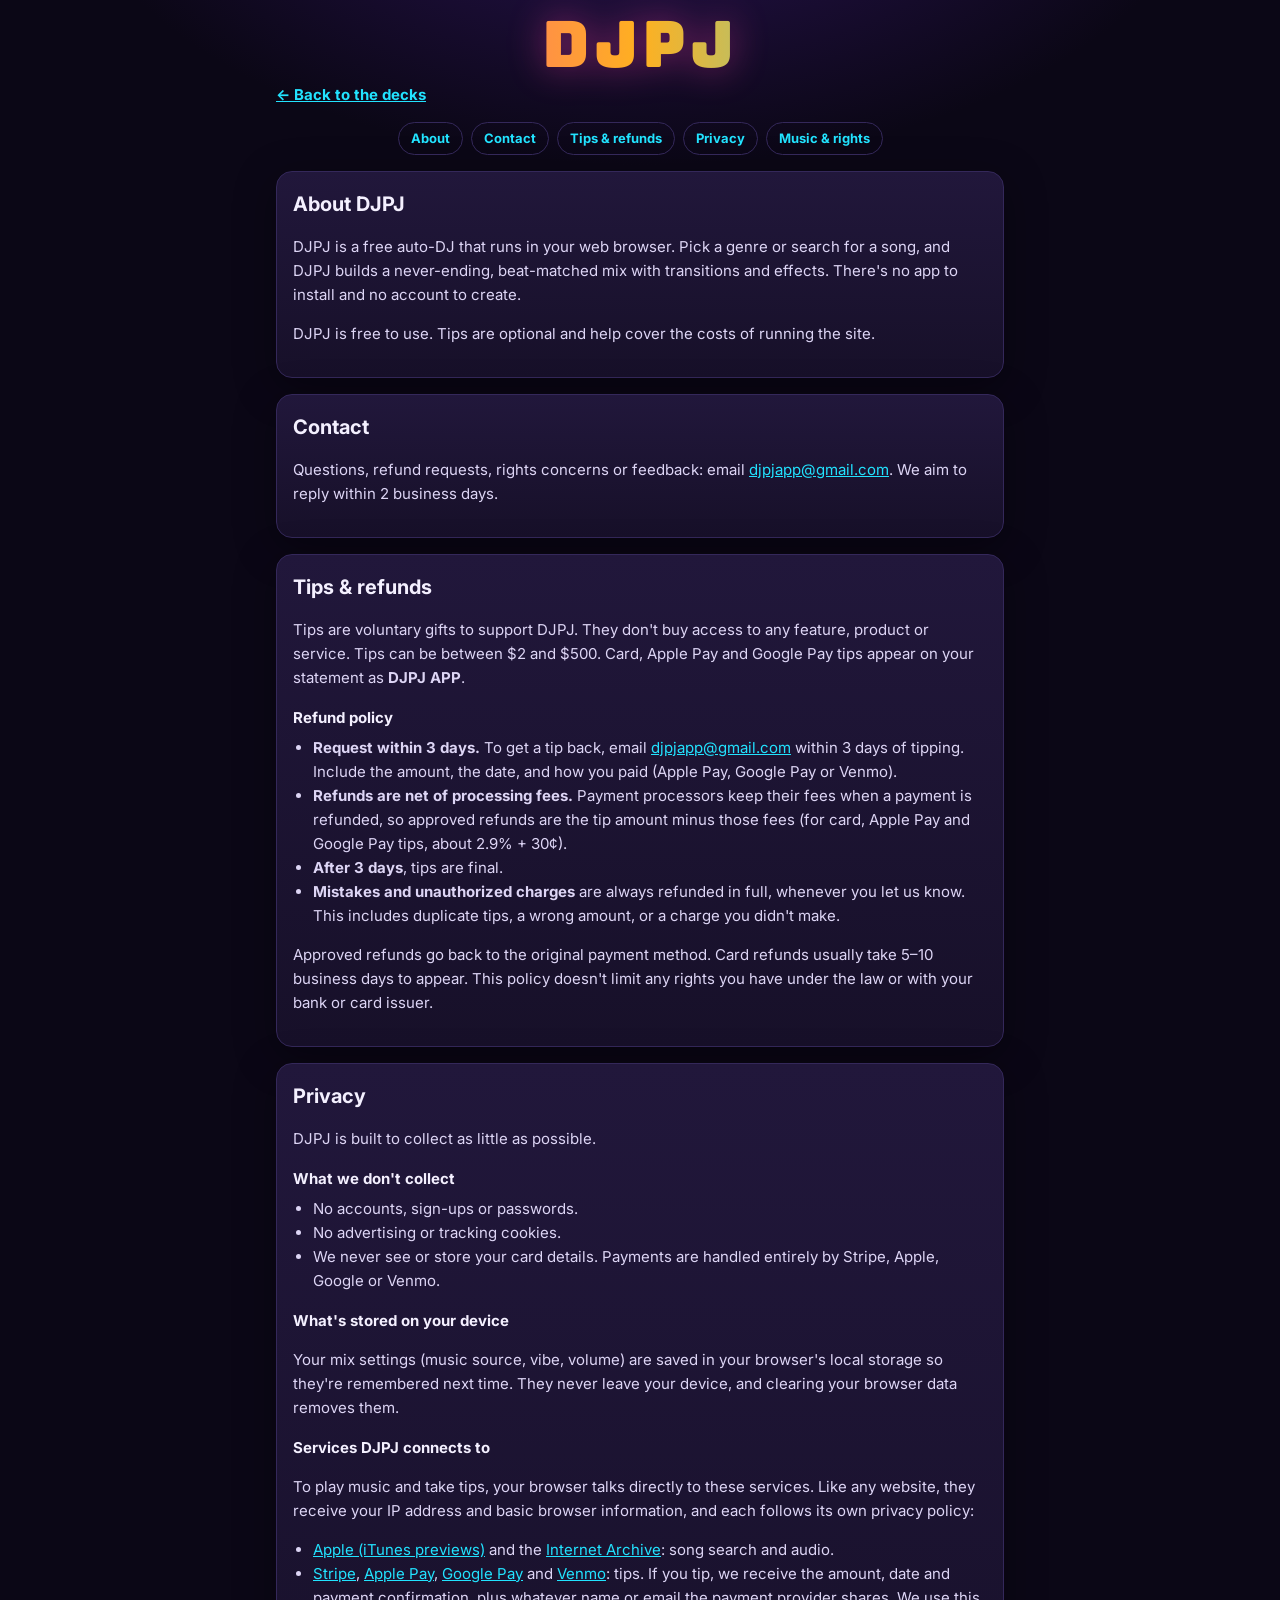
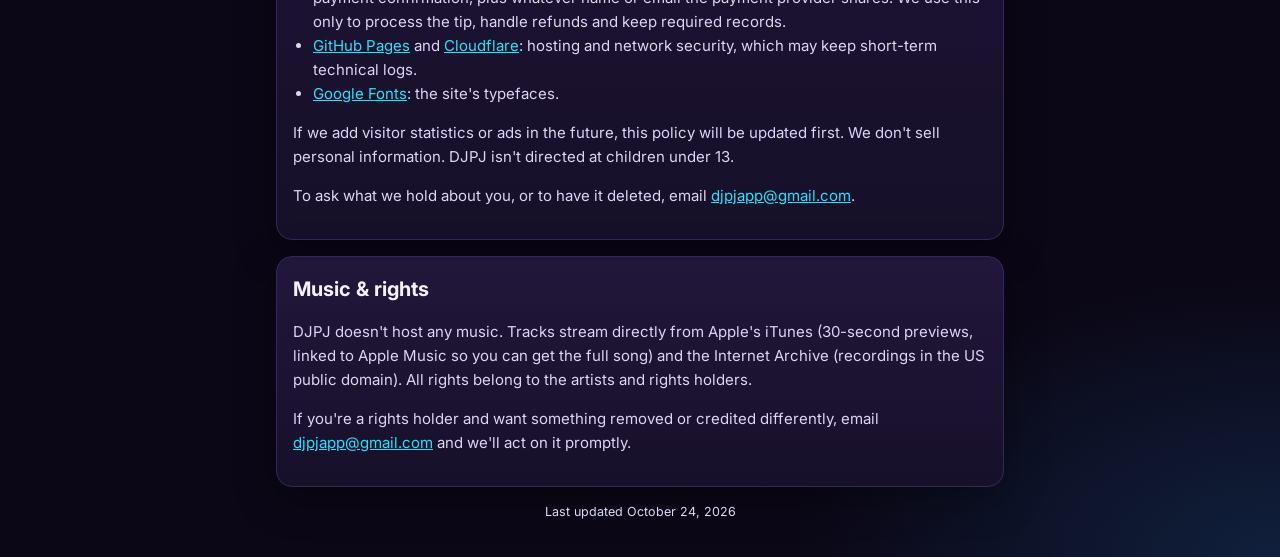
==== commit 7ec8bd13: "Remove the explicit toggle; add DJ-set and chart staples to every genre Apple no longer serves expli" ====
--- a/about.html
+++ b/about.html
@@ -76,7 +76,7 @@
         <li>We never see or store your card details. Payments are handled entirely by Stripe, Apple, Google or Venmo.</li>
       </ul>
       <h3>What's stored on your device</h3>
-      <p>Your mix settings (music source, vibe, clean-lyrics option) are saved in your browser's local storage so they're
+      <p>Your mix settings (music source, vibe, volume) are saved in your browser's local storage so they're
         remembered next time. They never leave your device, and clearing your browser data removes them.</p>
       <h3>Services DJPJ connects to</h3>
       <p>To play music and take tips, your browser talks directly to these services. Like any website, they receive your
--- a/css/styles.css
+++ b/css/styles.css
@@ -414,7 +414,8 @@
 .now-bar { display: flex; align-items: center; gap: 10px; min-width: 0; max-width: 720px; width: 100%; justify-self: center; }
 .np-art { width: 44px; height: 44px; border-radius: 8px; object-fit: cover; background: #2a1f4a; flex: none; }
 .np-art:not([src]) { visibility: hidden; }
-.np-text { flex: 1; min-width: 0; }
+.np-text { flex: 1; min-width: 0; cursor: pointer; }
+.np-art { cursor: pointer; }
 .np-time { font-size: 12px; color: var(--muted); font-variant-numeric: tabular-nums; white-space: nowrap; }
 .ticker { overflow: hidden; white-space: nowrap; font-weight: 700; font-size: 14px; }
 .ticker span { display: inline-block; }
